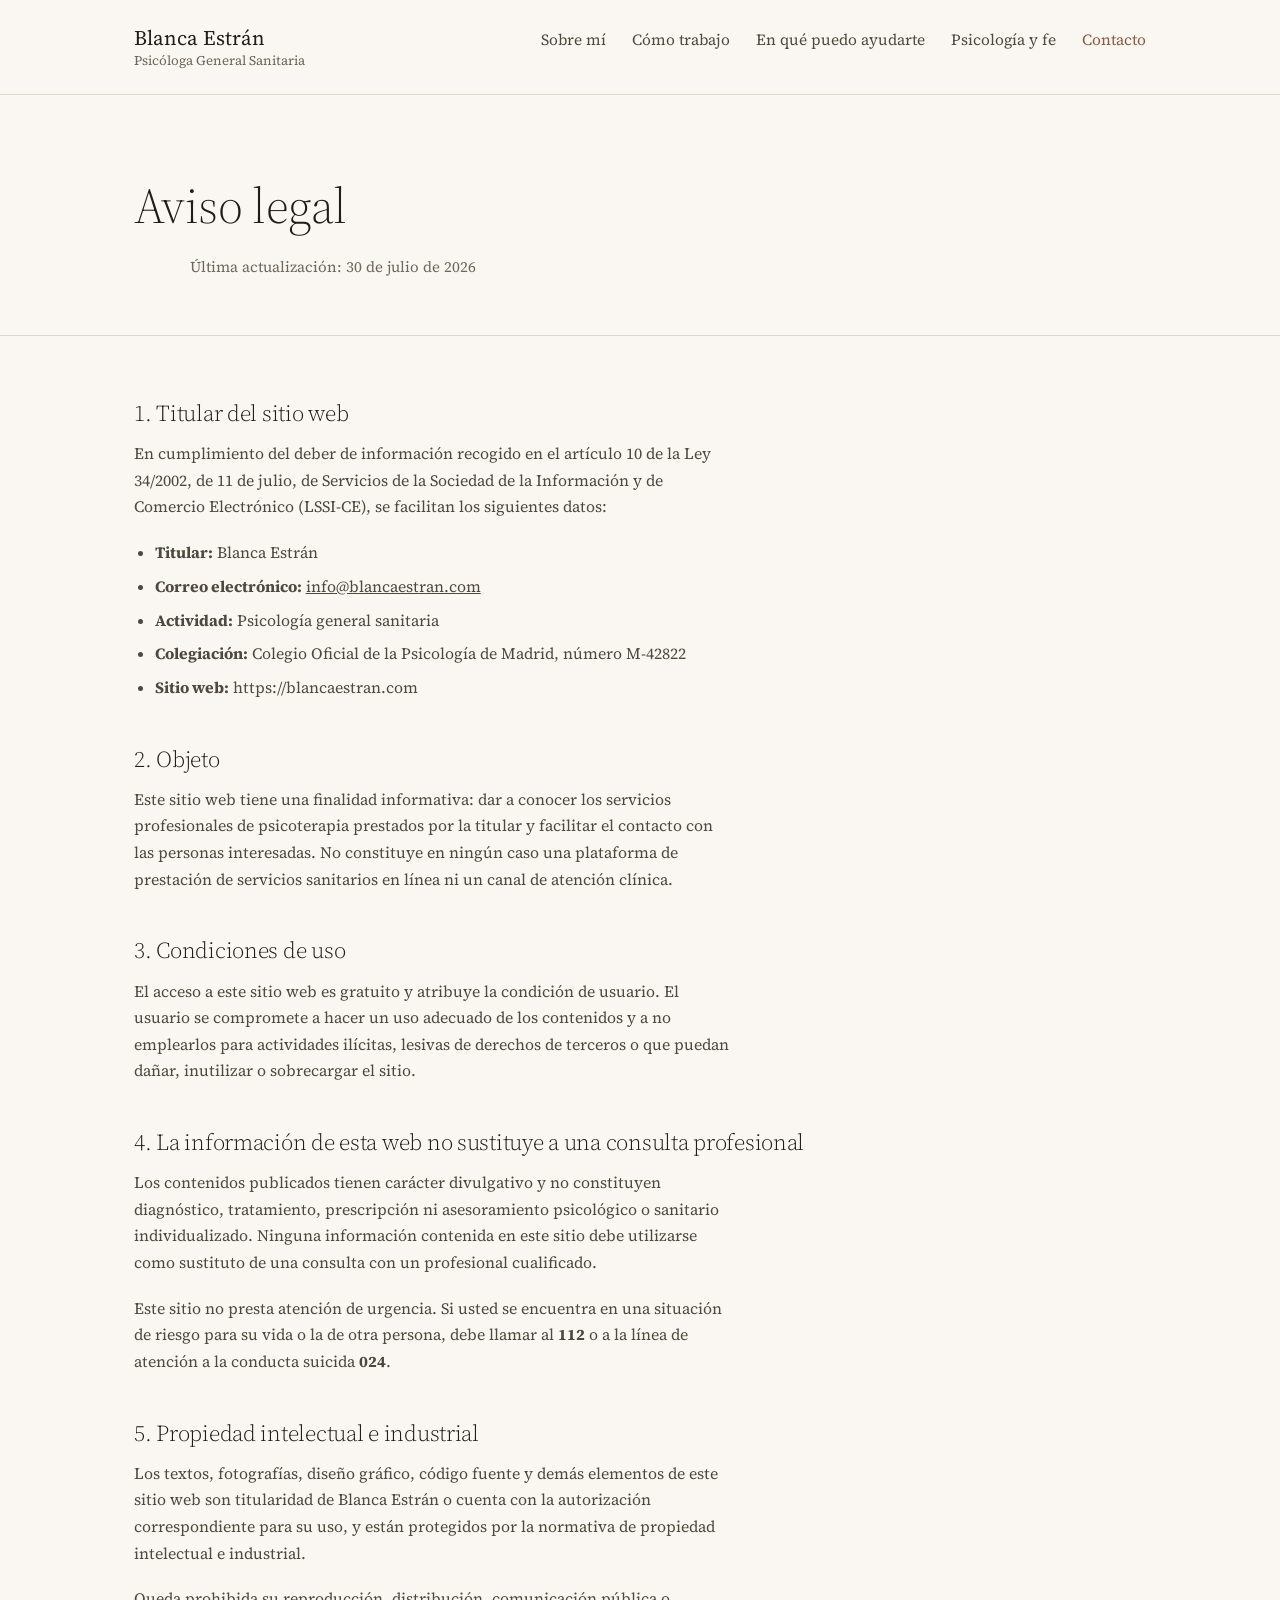
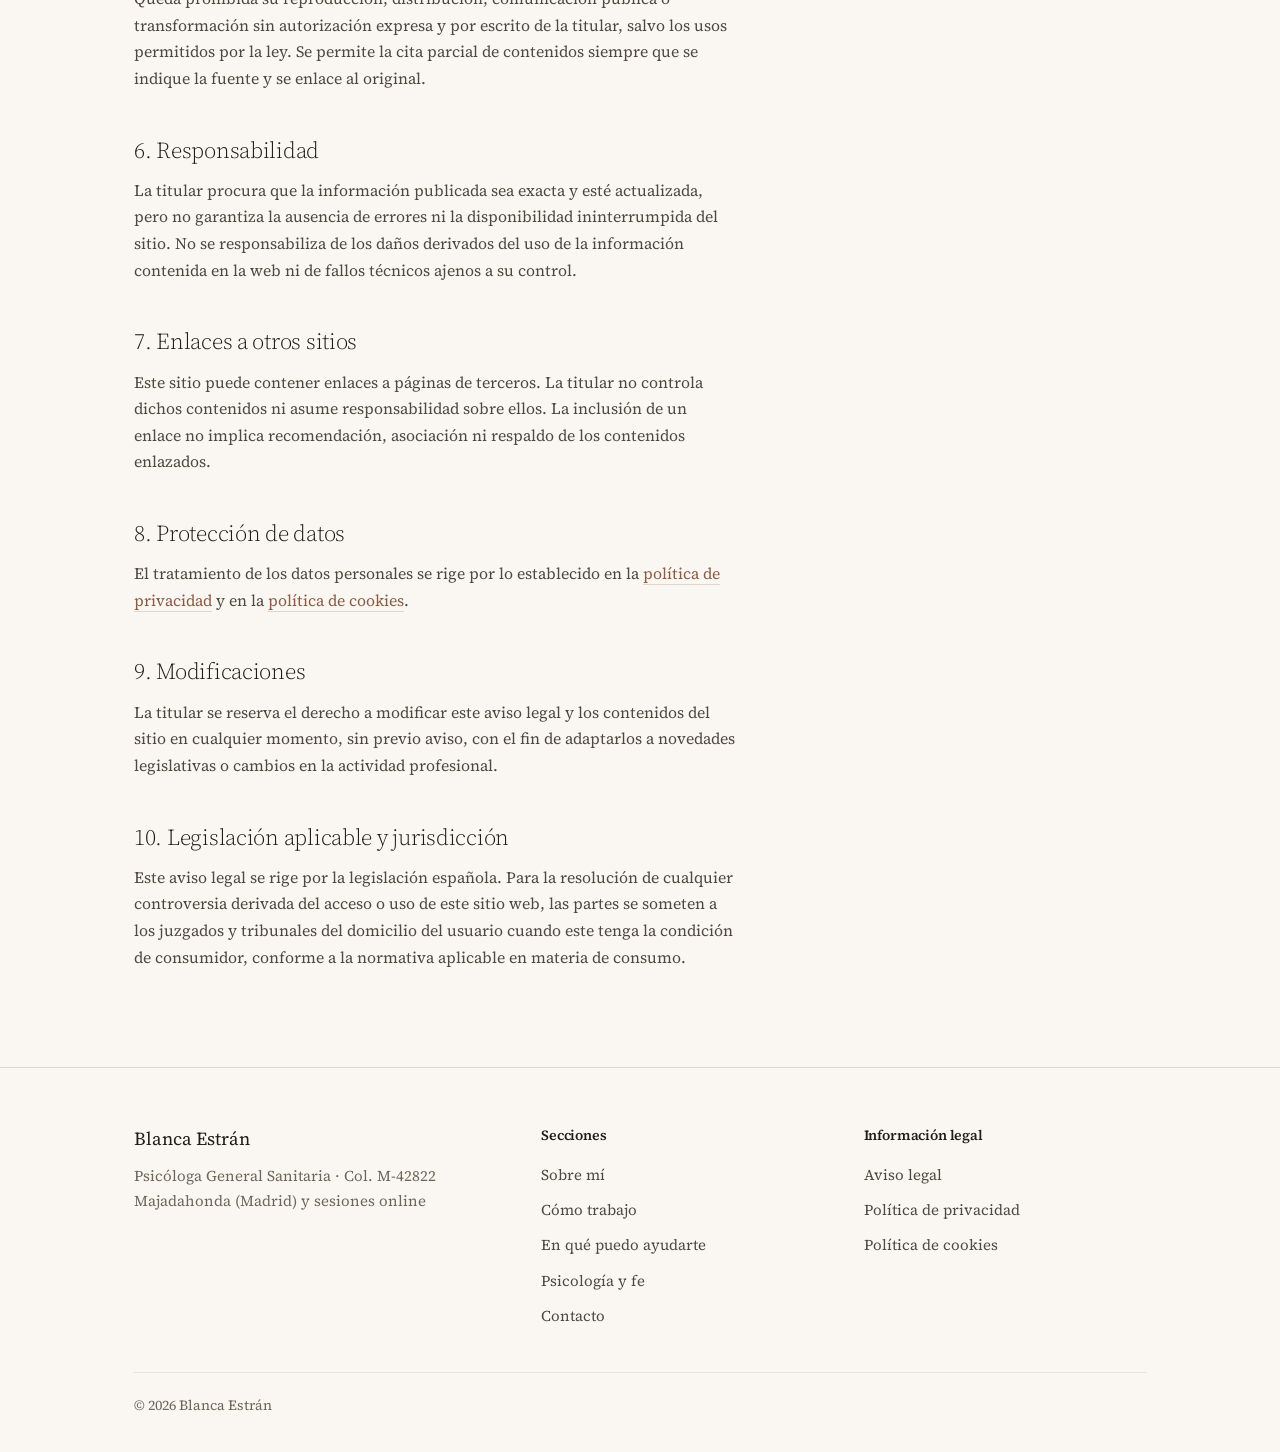
==== aviso-legal/index.html @ daafcd70 "Rediseño editorial del sitio y páginas de contenido - Nueva identidad visual (papel hueso, tinta, ac" ====
<!DOCTYPE html>
<html lang="es">
<head>
<meta charset="utf-8">
<meta name="viewport" content="width=device-width, initial-scale=1">
<title>Aviso legal · Blanca Estrán</title>
<meta name="description" content="Aviso legal y condiciones de uso del sitio web de Blanca Estrán, psicóloga general sanitaria.">
<meta name="robots" content="noindex, follow">
<link rel="canonical" href="https://blancaestran.com/aviso-legal/">
<link rel="preconnect" href="https://fonts.googleapis.com">
<link rel="preconnect" href="https://fonts.gstatic.com" crossorigin>
<link href="https://fonts.googleapis.com/css2?family=Source+Serif+4:ital,opsz,wght@0,8..60,300..600;1,8..60,300..400&display=swap" rel="stylesheet">
<link rel="stylesheet" href="/estilo.css">
</head>
<body>
<a class="saltar" href="#principal">Ir al contenido</a>

<header class="cima">
  <div class="env">
    <a class="marca" href="/">Blanca Estrán<span>Psicóloga General Sanitaria</span></a>
    <nav class="nav" aria-label="Principal">
      <a href="/sobre-mi/">Sobre mí</a>
      <a href="/como-trabajo/">Cómo trabajo</a>
      <a href="/en-que-puedo-ayudarte/">En qué puedo ayudarte</a>
      <a href="/psicologia-y-fe/">Psicología y fe</a>
      <a class="cita" href="/contacto/">Contacto</a>
    </nav>
  </div>
</header>

<main id="principal">

  <section class="pag">
    <div class="env">
      <h1>Aviso legal</h1>
      <p class="apunte sangrado" style="margin-top:20px">Última actualización: 30 de julio de 2026</p>
    </div>
  </section>

  <section class="legal">
    <div class="env">

      <h2>1. Titular del sitio web</h2>
      <p>En cumplimiento del deber de información recogido en el artículo 10 de la Ley 34/2002, de 11 de julio, de Servicios de la Sociedad de la Información y de Comercio Electrónico (LSSI-CE), se facilitan los siguientes datos:</p>
      <ul>
        <li><strong>Titular:</strong> Blanca Estrán</li>
        <li><strong>Correo electrónico:</strong> <a href="mailto:info@blancaestran.com">info@blancaestran.com</a></li>
        <li><strong>Actividad:</strong> Psicología general sanitaria</li>
        <li><strong>Colegiación:</strong> Colegio Oficial de la Psicología de Madrid, número M-42822</li>
        <li><strong>Sitio web:</strong> https://blancaestran.com</li>
      </ul>

      <h2>2. Objeto</h2>
      <p>Este sitio web tiene una finalidad informativa: dar a conocer los servicios profesionales de psicoterapia prestados por la titular y facilitar el contacto con las personas interesadas. No constituye en ningún caso una plataforma de prestación de servicios sanitarios en línea ni un canal de atención clínica.</p>

      <h2>3. Condiciones de uso</h2>
      <p>El acceso a este sitio web es gratuito y atribuye la condición de usuario. El usuario se compromete a hacer un uso adecuado de los contenidos y a no emplearlos para actividades ilícitas, lesivas de derechos de terceros o que puedan dañar, inutilizar o sobrecargar el sitio.</p>

      <h2>4. La información de esta web no sustituye a una consulta profesional</h2>
      <p>Los contenidos publicados tienen carácter divulgativo y no constituyen diagnóstico, tratamiento, prescripción ni asesoramiento psicológico o sanitario individualizado. Ninguna información contenida en este sitio debe utilizarse como sustituto de una consulta con un profesional cualificado.</p>
      <p>Este sitio no presta atención de urgencia. Si usted se encuentra en una situación de riesgo para su vida o la de otra persona, debe llamar al <strong>112</strong> o a la línea de atención a la conducta suicida <strong>024</strong>.</p>

      <h2>5. Propiedad intelectual e industrial</h2>
      <p>Los textos, fotografías, diseño gráfico, código fuente y demás elementos de este sitio web son titularidad de Blanca Estrán o cuenta con la autorización correspondiente para su uso, y están protegidos por la normativa de propiedad intelectual e industrial.</p>
      <p>Queda prohibida su reproducción, distribución, comunicación pública o transformación sin autorización expresa y por escrito de la titular, salvo los usos permitidos por la ley. Se permite la cita parcial de contenidos siempre que se indique la fuente y se enlace al original.</p>

      <h2>6. Responsabilidad</h2>
      <p>La titular procura que la información publicada sea exacta y esté actualizada, pero no garantiza la ausencia de errores ni la disponibilidad ininterrumpida del sitio. No se responsabiliza de los daños derivados del uso de la información contenida en la web ni de fallos técnicos ajenos a su control.</p>

      <h2>7. Enlaces a otros sitios</h2>
      <p>Este sitio puede contener enlaces a páginas de terceros. La titular no controla dichos contenidos ni asume responsabilidad sobre ellos. La inclusión de un enlace no implica recomendación, asociación ni respaldo de los contenidos enlazados.</p>

      <h2>8. Protección de datos</h2>
      <p>El tratamiento de los datos personales se rige por lo establecido en la <a class="enlace" href="/privacidad/">política de privacidad</a> y en la <a class="enlace" href="/cookies/">política de cookies</a>.</p>

      <h2>9. Modificaciones</h2>
      <p>La titular se reserva el derecho a modificar este aviso legal y los contenidos del sitio en cualquier momento, sin previo aviso, con el fin de adaptarlos a novedades legislativas o cambios en la actividad profesional.</p>

      <h2>10. Legislación aplicable y jurisdicción</h2>
      <p>Este aviso legal se rige por la legislación española. Para la resolución de cualquier controversia derivada del acceso o uso de este sitio web, las partes se someten a los juzgados y tribunales del domicilio del usuario cuando este tenga la condición de consumidor, conforme a la normativa aplicable en materia de consumo.</p>

    </div>
  </section>

</main>

<footer class="pie">
  <div class="env">
    <div>
      <p class="pie-marca">Blanca Estrán</p>
      <p>Psicóloga General Sanitaria · Col. M-42822<br>Majadahonda (Madrid) y sesiones online</p>
    </div>
    <div>
      <h4>Secciones</h4>
      <nav aria-label="Secundaria">
        <a href="/sobre-mi/">Sobre mí</a>
        <a href="/como-trabajo/">Cómo trabajo</a>
        <a href="/en-que-puedo-ayudarte/">En qué puedo ayudarte</a>
        <a href="/psicologia-y-fe/">Psicología y fe</a>
        <a href="/contacto/">Contacto</a>
      </nav>
    </div>
    <div>
      <h4>Información legal</h4>
      <nav aria-label="Legal">
        <a href="/aviso-legal/">Aviso legal</a>
        <a href="/privacidad/">Política de privacidad</a>
        <a href="/cookies/">Política de cookies</a>
      </nav>
    </div>
  </div>
  <div class="env pie-fin">
    <p>© 2026 Blanca Estrán</p>
  </div>
</footer>

</body>
</html>
---- estilo.css ----
@charset "utf-8";

/* ==========================================================
   Blanca Estrán · hoja de estilos común
   Editorial cálido — papel hueso, tinta, acento terracota.
   Una sola familia tipográfica (Source Serif 4) en 3 pesos.
   ========================================================== */

:root{
  --papel:#FAF7F2;
  --papel-hondo:#F1EBE1;
  --honda:#272219;

  --tinta:#1F1D1A;
  --tinta-media:#4E483F;
  --tinta-suave:#6E6659;

  --acento:#8A5A44;
  --acento-hondo:#6F4634;
  --acento-claro:#C89273;

  --linea:#DFD7C9;
  --linea-clara:#EAE3D8;

  --letra:"Source Serif 4",Georgia,"Times New Roman",serif;

  --ancho:1080px;
  --aire:34px;
  --medida:33em;
}

*{box-sizing:border-box}
html{-webkit-text-size-adjust:100%;scroll-behavior:smooth}

body{
  margin:0;
  background:var(--papel);
  color:var(--tinta);
  font-family:var(--letra);
  font-weight:400;
  font-size:18px;
  line-height:1.68;
  -webkit-font-smoothing:antialiased;
  text-rendering:optimizeLegibility;
}

img{max-width:100%;display:block}
a{color:inherit}

.env{width:100%;max-width:var(--ancho);margin:0 auto;padding:0 var(--aire)}

.saltar{position:absolute;left:-9999px}
.saltar:focus{left:16px;top:16px;z-index:99;background:var(--tinta);color:var(--papel);padding:10px 18px}
:focus-visible{outline:2px solid var(--acento);outline-offset:3px}

/* ---------------- Tipografía ---------------- */

h1,h2,h3,h4{margin:0;color:var(--tinta);font-weight:400;letter-spacing:-0.012em}
h1{font-size:clamp(2.3rem,5vw,3.7rem);line-height:1.1;font-weight:300}
h1 em{font-style:italic;font-weight:300}
h2{font-size:clamp(1.7rem,2.9vw,2.35rem);line-height:1.2;font-weight:300}
h3{font-size:1.2rem;line-height:1.34;font-weight:600}
h4{font-size:1.02rem;font-weight:600}

p{margin:0 0 1.2em;max-width:var(--medida)}
p:last-child{margin-bottom:0}

.entradilla{font-size:1.12rem;color:var(--tinta-media);line-height:1.62}
.apunte{font-size:.94rem;color:var(--tinta-suave)}

/* Sangrado editorial: el texto no se alinea con el titular */
.sangrado{margin-left:clamp(0px,4.4vw,72px)}

/* Filete corto en lugar de rótulo en versalitas */
.filete{width:52px;height:1px;background:var(--acento);border:0;margin:0 0 30px}

/* ---------------- Botones y enlaces ---------------- */

.btn{
  display:inline-block;
  font-family:var(--letra);
  font-size:1rem;
  font-weight:400;
  text-decoration:none;
  padding:12px 28px;
  background:var(--tinta);
  color:var(--papel);
  border:1px solid var(--tinta);
  transition:background .18s,border-color .18s,color .18s;
}
.btn:hover{background:var(--acento);border-color:var(--acento)}
.btn--linea{background:transparent;color:var(--tinta)}
.btn--linea:hover{background:transparent;color:var(--acento);border-color:var(--acento)}
.btn--claro{background:transparent;color:var(--papel);border-color:rgba(250,247,242,.45)}
.btn--claro:hover{background:var(--papel);color:var(--tinta);border-color:var(--papel)}

.acciones{display:flex;flex-wrap:wrap;gap:14px;margin-top:38px}

.enlace{color:var(--acento);text-decoration:none;border-bottom:1px solid var(--linea);transition:border-color .18s}
.enlace:hover{border-bottom-color:var(--acento)}

/* ---------------- Cabecera ---------------- */

.cima{border-bottom:1px solid var(--linea)}
.cima .env{display:flex;align-items:baseline;justify-content:space-between;gap:32px;flex-wrap:wrap;padding-top:26px;padding-bottom:26px}

.marca{font-size:1.3rem;text-decoration:none;line-height:1.15;font-weight:400}
.marca span{display:block;font-size:.83rem;font-weight:400;color:var(--tinta-suave);margin-top:3px}

.nav{display:flex;flex-wrap:wrap;gap:26px;align-items:baseline}
.nav a{font-size:.97rem;text-decoration:none;color:var(--tinta-media);border-bottom:1px solid transparent;padding-bottom:2px;transition:color .18s,border-color .18s}
.nav a:hover{color:var(--tinta);border-bottom-color:var(--acento)}
.nav a[aria-current="page"]{color:var(--tinta);border-bottom-color:var(--acento)}
.nav .cita{color:var(--acento)}

/* ---------------- Portada ---------------- */

.portada{padding:112px 0 104px}
.portada .env{display:grid;grid-template-columns:minmax(0,1.14fr) minmax(0,.86fr);gap:76px;align-items:start}
.portada h1{max-width:11.5em}
.portada .entradilla{margin-top:34px;max-width:31em}
.portada .credencial{font-size:.9rem;color:var(--tinta-suave);margin:0 0 26px}

.retrato{margin-top:14px}
.retrato img{
  width:100%;
  height:auto;
  aspect-ratio:4/5;
  object-fit:cover;
  object-position:52% center;
  background:var(--papel-hondo);
}
.retrato figcaption{font-size:.84rem;color:var(--tinta-suave);margin-top:14px;padding-left:2px}

/* ---------------- Motivos (lista editorial, no rejilla) ---------------- */

.motivos{padding:0 0 100px}
.motivos h2{max-width:16em;margin-bottom:44px}
.motivo{
  display:grid;
  grid-template-columns:minmax(0,.36fr) minmax(0,.64fr);
  gap:44px;
  padding:28px 0;
  border-top:1px solid var(--linea);
}
.motivo:last-of-type{border-bottom:1px solid var(--linea)}
.motivo p{color:var(--tinta-media);margin:0;max-width:38em}
.motivos .cola{margin-top:34px;max-width:44em;color:var(--tinta-suave);font-size:.97rem}

/* ---------------- Método ---------------- */

.metodo{background:var(--papel-hondo);padding:104px 0}
.metodo .env{display:grid;grid-template-columns:minmax(0,.9fr) minmax(0,1.1fr);gap:76px;align-items:start}
.metodo p{color:var(--tinta-media)}
.metodo h2{max-width:13em;margin-bottom:24px}
.detalle{list-style:none;margin:0;padding:0}
.detalle li{padding:15px 0;border-bottom:1px solid var(--linea);display:grid;grid-template-columns:minmax(0,.42fr) minmax(0,.58fr);gap:24px;font-size:.99rem}
.detalle li:first-child{border-top:1px solid var(--linea)}
.detalle dt,.detalle .clave{color:var(--tinta);font-weight:600}
.detalle .valor{color:var(--tinta-media)}

/* ---------------- Panel oscuro (fe) ---------------- */

.fe{background:var(--honda);color:rgba(250,247,242,.84);padding:104px 0}
.fe h2,.fe h3{color:var(--papel)}
.fe h2{margin-bottom:24px}
.fe p{color:rgba(250,247,242,.8)}
.fe .filete{background:var(--acento-claro)}
.fe .env{display:grid;grid-template-columns:minmax(0,1.05fr) minmax(0,.95fr);gap:76px;align-items:start}
.hitos{list-style:none;margin:0;padding:0;border-top:1px solid rgba(250,247,242,.2)}
.hitos li{padding:19px 0;border-bottom:1px solid rgba(250,247,242,.2);font-size:.97rem}
.hitos strong{display:block;color:var(--papel);font-weight:600;font-size:1.02rem;margin-bottom:3px}

/* ---------------- Formación ---------------- */

.formacion{padding:92px 0}
.formacion h2{margin-bottom:40px}
.titulo{
  display:grid;
  grid-template-columns:minmax(0,.36fr) minmax(0,.64fr);
  gap:44px;
  padding:24px 0;
  border-top:1px solid var(--linea);
}
.titulo:last-of-type{border-bottom:1px solid var(--linea)}
.titulo p{margin:0;color:var(--tinta-media);font-size:.99rem}

/* ---------------- Cierre ---------------- */

.cierre{padding:112px 0 128px;border-top:1px solid var(--linea)}
.cierre h2{max-width:15em}
.cierre .entradilla{margin-top:26px;max-width:38em}

/* ---------------- Páginas interiores ---------------- */

.pag{padding:84px 0 56px;border-bottom:1px solid var(--linea)}
.pag h1{max-width:13em;font-size:clamp(2rem,4.2vw,3.1rem)}
.pag .entradilla{margin-top:26px;max-width:36em}

.prosa{padding:76px 0 96px}
.prosa section,.prosa>.env>.acciones{max-width:860px}
.prosa h2{margin:0 0 20px}
.prosa h3{margin:0 0 12px}
.prosa section{margin-bottom:56px}
.prosa section:last-child{margin-bottom:0}
.prosa p{color:var(--tinta-media);max-width:36em}
.prosa ul{margin:0 0 1.2em;padding-left:1.15em;max-width:36em;color:var(--tinta-media)}
.prosa li{margin-bottom:.5em}
.prosa li::marker{color:var(--acento)}

/* Ficha de datos (contacto) */
.ficha{list-style:none;margin:0;padding:0;border-top:1px solid var(--linea)}
.ficha li{display:grid;grid-template-columns:minmax(0,.3fr) minmax(0,.7fr);gap:28px;padding:18px 0;border-bottom:1px solid var(--linea)}
.ficha .clave{font-weight:600}
.ficha .valor{color:var(--tinta-media)}
.ficha a{color:var(--acento);text-decoration:none;border-bottom:1px solid var(--linea-clara)}
.ficha a:hover{border-bottom-color:var(--acento)}

/* Páginas legales */
.legal{padding:64px 0 96px}
.legal h2{font-size:1.42rem;margin:44px 0 14px}
.legal h2:first-of-type{margin-top:0}
.legal h3{font-size:1.06rem;margin:26px 0 10px}
.legal p,.legal li{color:var(--tinta-media);font-size:.99rem;max-width:38em}
.legal ul{padding-left:1.15em;max-width:38em}
.legal li{margin-bottom:.45em}
.legal table{border-collapse:collapse;width:100%;max-width:840px;margin:18px 0 26px;font-size:.94rem}
.legal th,.legal td{text-align:left;padding:11px 14px;border:1px solid var(--linea);vertical-align:top}
.legal th{background:var(--papel-hondo);font-weight:600}

/* ---------------- Pie ---------------- */

.pie{border-top:1px solid var(--linea);padding:56px 0 34px;font-size:.94rem;color:var(--tinta-suave)}
.pie .env{display:grid;grid-template-columns:minmax(0,1.3fr) repeat(2,minmax(0,1fr));gap:40px}
.pie a{text-decoration:none;color:var(--tinta-media)}
.pie a:hover{color:var(--acento)}
.pie h4{font-size:.88rem;font-weight:600;color:var(--tinta);margin-bottom:14px}
.pie nav{display:flex;flex-direction:column;gap:10px}
.pie-marca{font-size:1.15rem;color:var(--tinta);margin-bottom:8px;max-width:none}
.pie p{max-width:26em}
.pie-fin{margin-top:44px;padding-top:22px;display:block;font-size:.88rem;position:relative}
.pie-fin::before{content:"";position:absolute;top:0;left:var(--aire);right:var(--aire);height:1px;background:var(--linea-clara)}
.pie-fin p{max-width:none}

/* ---------------- Adaptación ---------------- */

@media(max-width:940px){
  body{font-size:17px}
  .portada{padding:76px 0 72px}
  .portada .env,.metodo .env,.fe .env{grid-template-columns:1fr;gap:48px}
  .retrato{max-width:380px;margin-top:0}
  .metodo,.fe{padding:76px 0}
  .motivos{padding-bottom:72px}
  .cierre{padding:80px 0 92px}
  .pie .env{grid-template-columns:1fr 1fr}
  .cima .env{padding-top:20px;padding-bottom:20px}
  .nav{gap:20px}
}

@media(max-width:600px){
  :root{--aire:22px}
  .motivo,.titulo,.detalle li,.ficha li{grid-template-columns:1fr;gap:10px}
  .motivo,.titulo{padding:22px 0}
  .sangrado{margin-left:0}
  .acciones .btn{width:100%;text-align:center}
  .pie .env{grid-template-columns:1fr;gap:32px}
  .nav{gap:16px 18px}
  .nav a{font-size:.93rem}
  .legal table,.legal thead,.legal tbody,.legal th,.legal td,.legal tr{display:block}
  .legal th{border-bottom:0}
  .legal td{border-top:0}
}

@media(prefers-reduced-motion:reduce){
  html{scroll-behavior:auto}
  *{transition:none!important;animation:none!important}
}
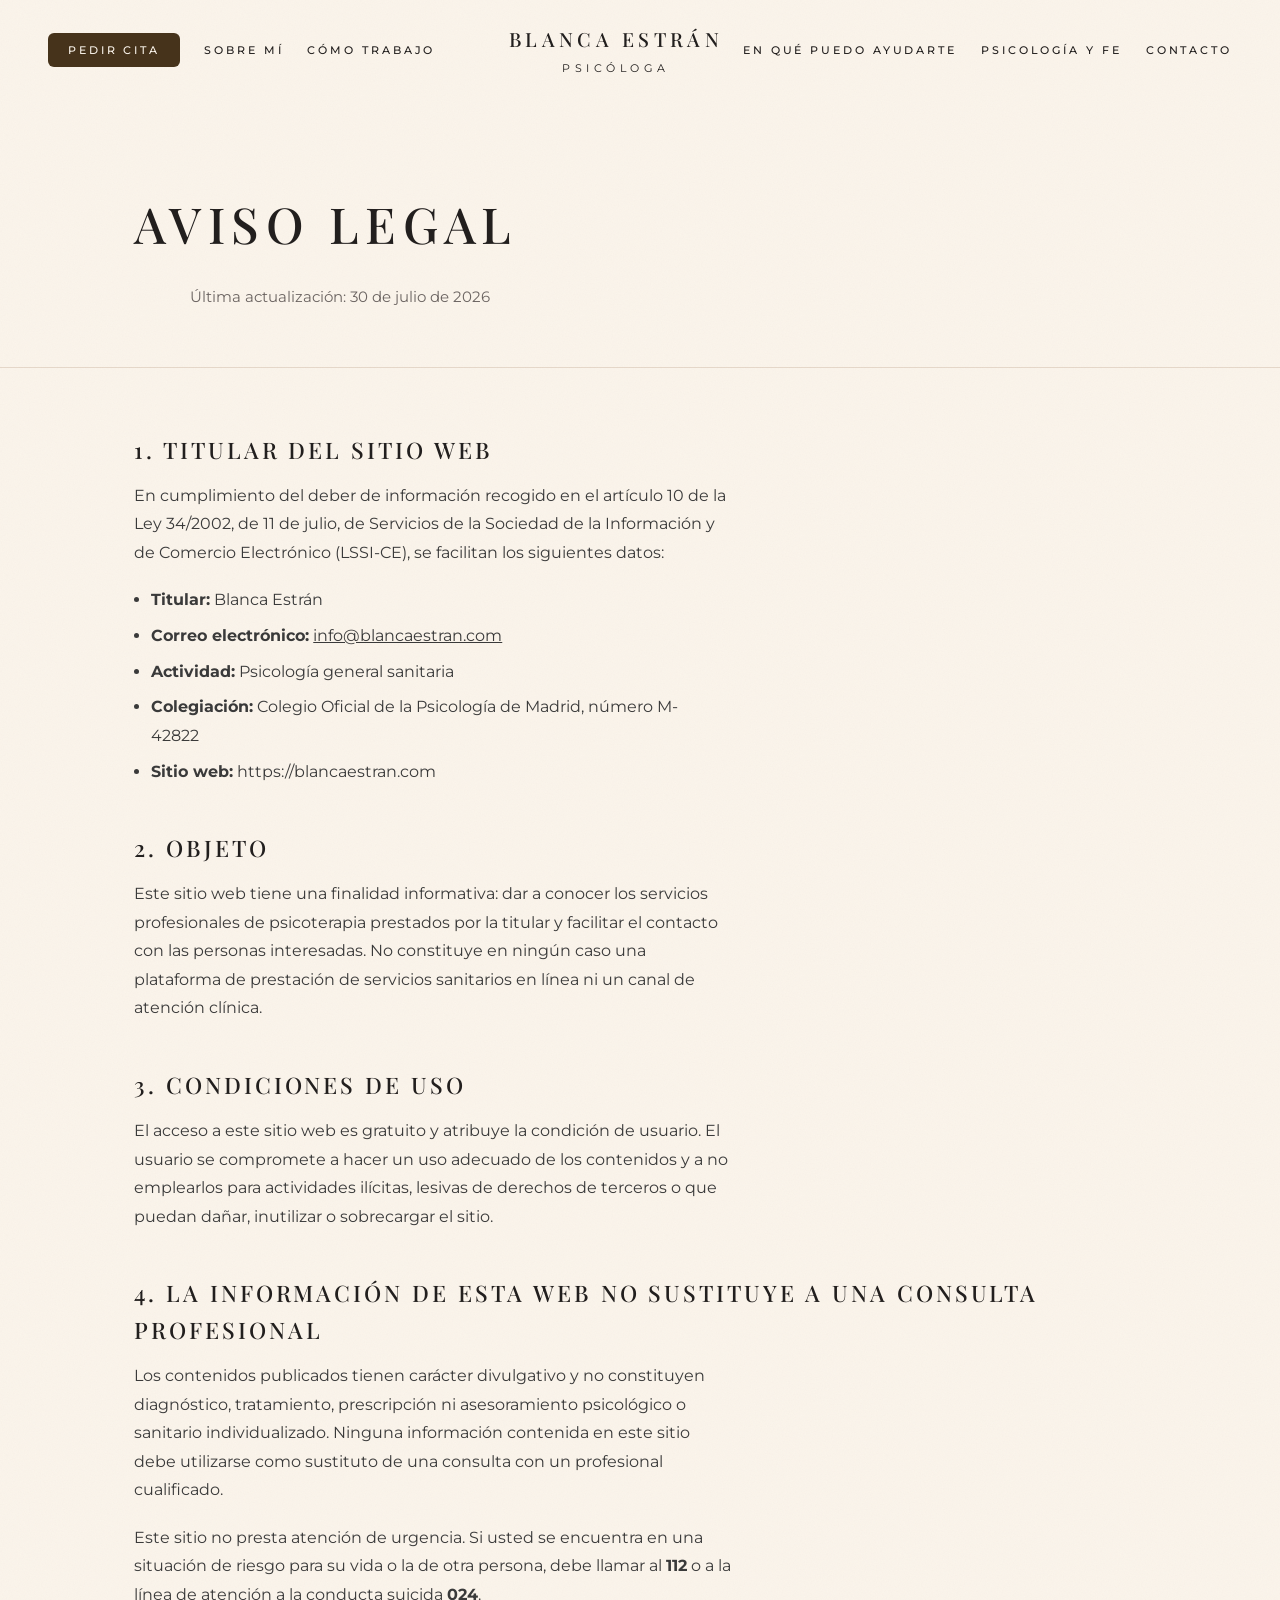
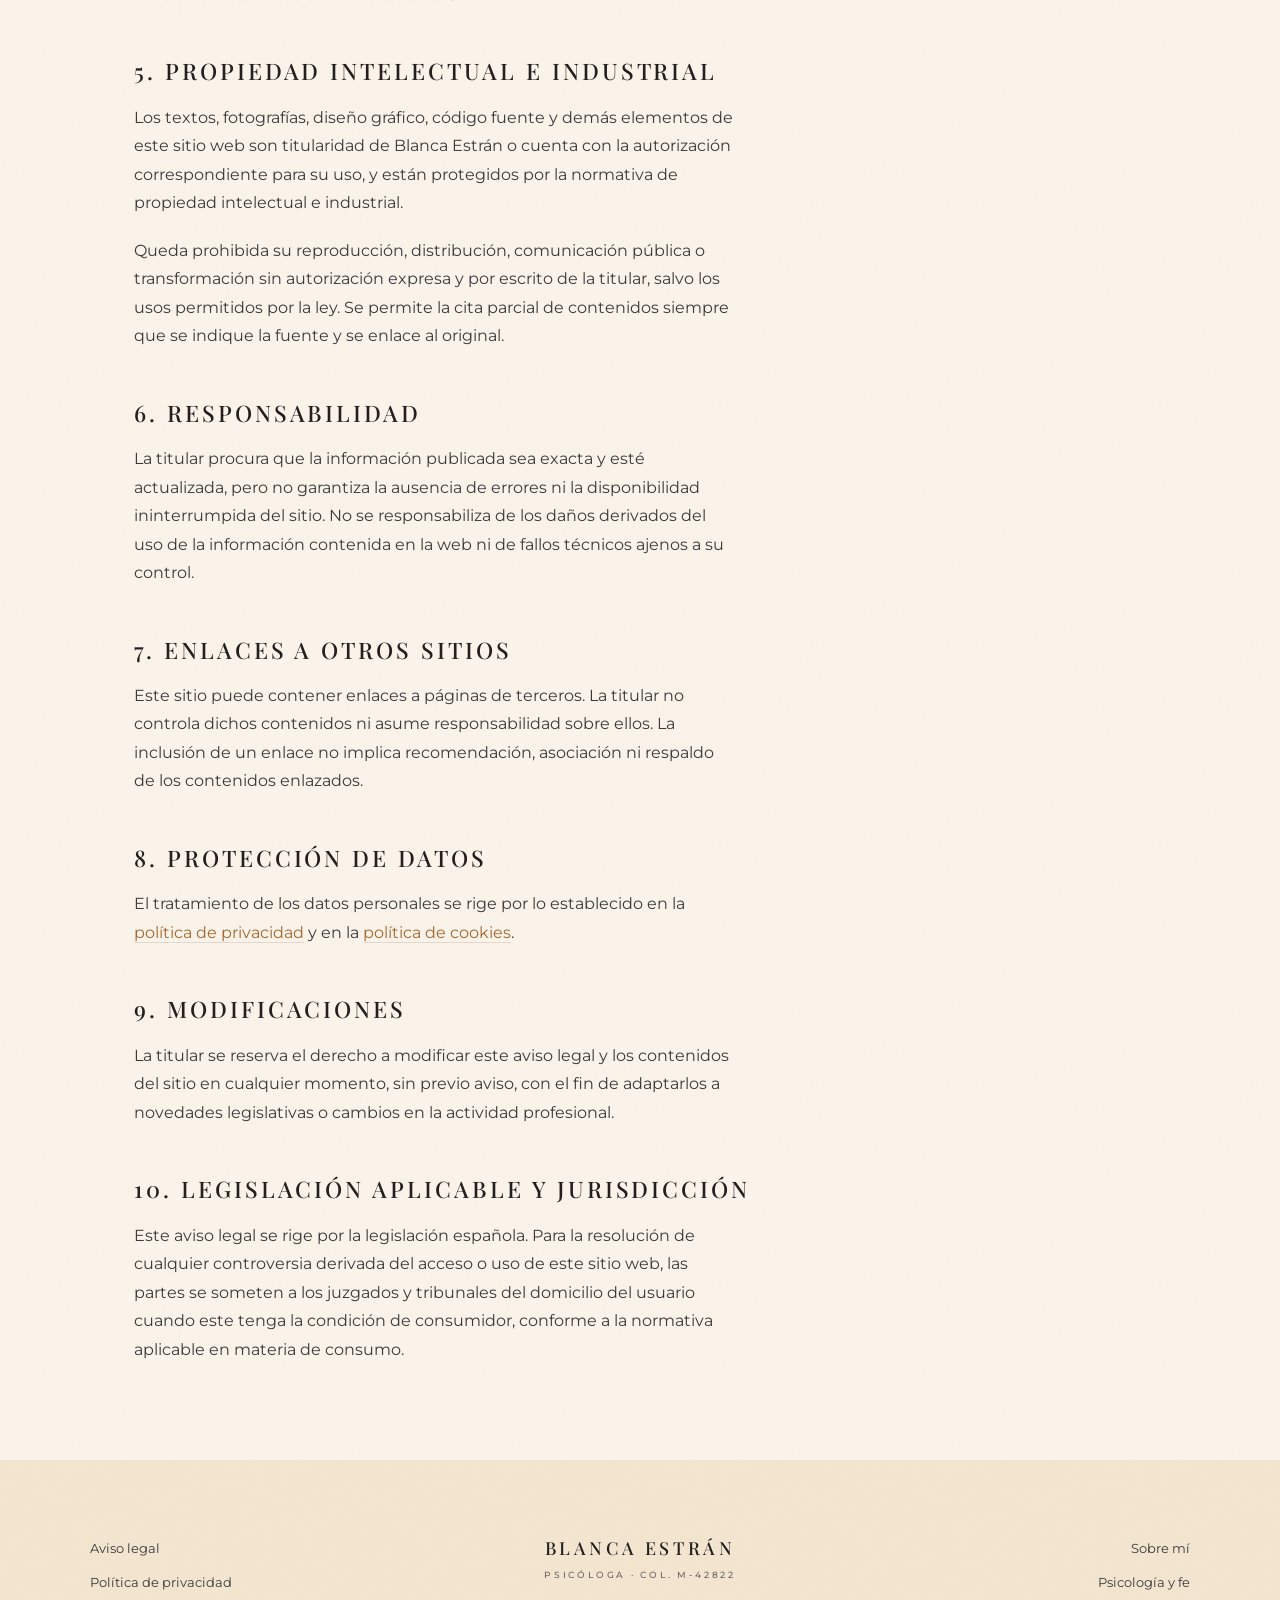
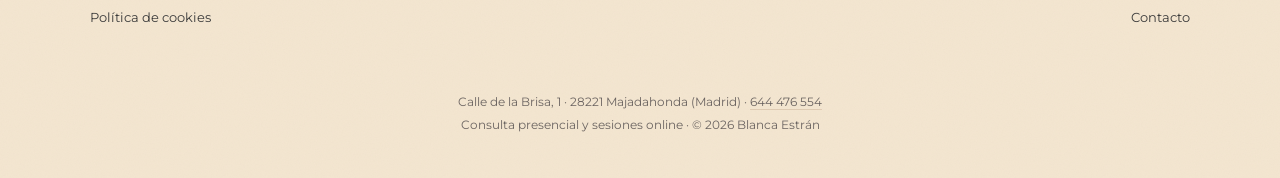
==== commit 50e52d80: "Paso 3: layout comun v16, SEO por pagina y traslado a /psicologa-catolica/ Cabecera nueva (logo cent" ====
--- a/aviso-legal/index.html
+++ b/aviso-legal/index.html
@@ -7,24 +7,68 @@
 <meta name="description" content="Aviso legal y condiciones de uso del sitio web de Blanca Estrán, psicóloga general sanitaria.">
 <meta name="robots" content="noindex, follow">
 <link rel="canonical" href="https://blancaestran.com/aviso-legal/">
-<link rel="preconnect" href="https://fonts.googleapis.com">
-<link rel="preconnect" href="https://fonts.gstatic.com" crossorigin>
-<link href="https://fonts.googleapis.com/css2?family=Source+Serif+4:ital,opsz,wght@0,8..60,300..600;1,8..60,300..400&display=swap" rel="stylesheet">
+<meta property="og:type" content="website">
+<meta property="og:title" content="Aviso legal · Blanca Estrán">
+<meta property="og:description" content="Aviso legal y condiciones de uso del sitio web de Blanca Estrán, psicóloga general sanitaria.">
+<meta property="og:url" content="https://blancaestran.com/aviso-legal/">
+<meta property="og:image" content="https://blancaestran.com/imagenes/blanca-retrato.jpg">
+<meta property="og:locale" content="es_ES">
+<link rel="icon" href="/favicon.svg" type="image/svg+xml">
+<link rel="icon" href="/favicon.ico" sizes="32x32">
+<link rel="apple-touch-icon" href="/apple-touch-icon.png">
+<link rel="stylesheet" href="/css/tokens.css">
 <link rel="stylesheet" href="/estilo.css">
+<script type="application/ld+json">
+{
+  "@context": "https://schema.org",
+  "@type": "Psychologist",
+  "name": "Blanca Estrán",
+  "url": "https://blancaestran.com/",
+  "image": "https://blancaestran.com/imagenes/blanca-retrato.jpg",
+  "telephone": "+34 644 476 554",
+  "address": {
+    "@type": "PostalAddress",
+    "streetAddress": "Calle de la Brisa, 1",
+    "postalCode": "28221",
+    "addressLocality": "Majadahonda",
+    "addressRegion": "Madrid",
+    "addressCountry": "ES"
+  },
+  "areaServed": ["Majadahonda", "Las Rozas", "Pozuelo de Alarcón", "Boadilla del Monte", "Villanueva de la Cañada", "Madrid", "España"],
+  "availableService": ["Psicoterapia integradora", "Terapia de pareja", "Terapia para adolescentes", "Terapia online"]
+}
+</script>
 </head>
 <body>
 <a class="saltar" href="#principal">Ir al contenido</a>
 
-<header class="cima">
-  <div class="env">
-    <a class="marca" href="/">Blanca Estrán<span>Psicóloga General Sanitaria</span></a>
-    <nav class="nav" aria-label="Principal">
+<header>
+  <div class="nav">
+    <div class="nav-izq">
+      <a class="pill" href="/contacto/">Pedir cita</a>
       <a href="/sobre-mi/">Sobre mí</a>
       <a href="/como-trabajo/">Cómo trabajo</a>
+    </div>
+    <details class="menu">
+      <summary class="menu-boton" aria-label="Menú de navegación"><span class="abrir">Menú</span><span class="cerrar">Cerrar</span></summary>
+      <nav class="menu-panel" aria-label="Principal">
+        <a href="/sobre-mi/">Sobre mí</a>
+        <a href="/como-trabajo/">Cómo trabajo</a>
+        <a href="/en-que-puedo-ayudarte/">En qué puedo ayudarte</a>
+        <a href="/psicologa-catolica/">Psicología y fe</a>
+        <a href="/contacto/">Contacto</a>
+      </nav>
+    </details>
+    <a class="logo" href="/">
+      <span class="nombre">Blanca Estrán</span>
+      <span class="rol">Psicóloga</span>
+    </a>
+    <div class="nav-der">
       <a href="/en-que-puedo-ayudarte/">En qué puedo ayudarte</a>
-      <a href="/psicologia-y-fe/">Psicología y fe</a>
-      <a class="cita" href="/contacto/">Contacto</a>
-    </nav>
+      <a href="/psicologa-catolica/">Psicología y fe</a>
+      <a href="/contacto/">Contacto</a>
+    </div>
+    <a class="pill pill-movil" href="/contacto/">Pedir cita</a>
   </div>
 </header>
 
@@ -84,33 +128,23 @@
 
 </main>
 
-<footer class="pie">
-  <div class="env">
+<footer>
+  <div class="foot">
     <div>
-      <p class="pie-marca">Blanca Estrán</p>
-      <p>Psicóloga General Sanitaria · Col. M-42822<br>Majadahonda (Madrid) y sesiones online</p>
+      <a href="/aviso-legal/">Aviso legal</a>
+      <a href="/privacidad/">Política de privacidad</a>
+      <a href="/cookies/">Política de cookies</a>
     </div>
-    <div>
-      <h4>Secciones</h4>
-      <nav aria-label="Secundaria">
-        <a href="/sobre-mi/">Sobre mí</a>
-        <a href="/como-trabajo/">Cómo trabajo</a>
-        <a href="/en-que-puedo-ayudarte/">En qué puedo ayudarte</a>
-        <a href="/psicologia-y-fe/">Psicología y fe</a>
-        <a href="/contacto/">Contacto</a>
-      </nav>
-    </div>
-    <div>
-      <h4>Información legal</h4>
-      <nav aria-label="Legal">
-        <a href="/aviso-legal/">Aviso legal</a>
-        <a href="/privacidad/">Política de privacidad</a>
-        <a href="/cookies/">Política de cookies</a>
-      </nav>
+    <div class="foot-centro">Blanca Estrán<small>Psicóloga · Col. M-42822</small></div>
+    <div class="foot-der">
+      <a href="/sobre-mi/">Sobre mí</a>
+      <a href="/psicologa-catolica/">Psicología y fe</a>
+      <a href="/contacto/">Contacto</a>
     </div>
   </div>
-  <div class="env pie-fin">
-    <p>© 2026 Blanca Estrán</p>
+  <div class="copy">
+    Calle de la Brisa, 1 · 28221 Majadahonda (Madrid) · <a href="tel:+34644476554">644 476 554</a><br>
+    Consulta presencial y sesiones online · © 2026 Blanca Estrán
   </div>
 </footer>
 
--- a/css/tokens.css
+++ b/css/tokens.css
@@ -0,0 +1,291 @@
+/* ==========================================================================
+   tokens.css · Sistema de diseño v16 (CONGELADO)
+   Paleta B1 "Ámbar", textura de papel, tres papeles tipográficos y clases base.
+   Se enlaza SIEMPRE antes que estilo.css.
+   Fuente de verdad visual: maquetas/home-v16.html · reglas: CLAUDE.md
+   ========================================================================== */
+
+/* ── Fuentes autoalojadas (cero peticiones a terceros) ───────────────────── */
+
+@font-face{
+  font-family:'Playfair Display';
+  src:url('/fuentes/playfair.woff2') format('woff2');
+  font-weight:400 900;font-style:normal;font-display:swap;
+  unicode-range:U+0020-007E,U+00A0-00FF,U+2013-2014,U+2018-201E,U+2022,U+2026;
+}
+@font-face{
+  font-family:'Montserrat';
+  src:url('/fuentes/montserrat.woff2') format('woff2');
+  font-weight:100 900;font-style:normal;font-display:swap;
+  unicode-range:U+0020-007E,U+00A0-00FF,U+2013-2014,U+2018-201E,U+2022,U+2026;
+}
+@font-face{
+  font-family:'Montserrat';
+  src:url('/fuentes/montserrat-italic.woff2') format('woff2');
+  font-weight:100 900;font-style:italic;font-display:swap;
+  unicode-range:U+0020-007E,U+00A0-00FF,U+2013-2014,U+2018-201E,U+2022,U+2026;
+}
+/* No existe Playfair italic: las cursivas serif están prohibidas. */
+
+/* ── Tokens ──────────────────────────────────────────────────────────────── */
+
+:root{
+  /* Paleta B1 "Ámbar" */
+  --papel:#FBF5EC;
+  --arena:#F5E9D7;
+  --rosa:#F7DFC4;
+  --texto:#3A3A3A;
+  --texto-suave:#6B6461;
+  --negro:#221F1E;
+  --primario:#A9662B;
+  --primario-osc:#82491A;
+  --acento:#A9662B;
+  --boton:#46331B;
+  --boton-osc:#332409;
+  --borde:rgba(120,73,26,.16);
+
+  /* Familias */
+  --display:'Montserrat',sans-serif;
+  --cuerpo:'Montserrat',sans-serif;
+  --titulos:'Playfair Display',serif;
+
+  /* Grano de papel: va sobre el color de cada superficie, nunca liso */
+  --textura:url("data:image/svg+xml,%3Csvg%20xmlns%3D%27http%3A//www.w3.org/2000/svg%27%20width%3D%27220%27%20height%3D%27220%27%3E%3Cfilter%20id%3D%27n%27%3E%3CfeTurbulence%20type%3D%27fractalNoise%27%20baseFrequency%3D%270.82%27%20numOctaves%3D%273%27%20stitchTiles%3D%27stitch%27/%3E%3CfeColorMatrix%20values%3D%270%200%200%200%200.52%200%200%200%200%200.40%200%200%200%200%200.26%200%200%200%200.055%200%27/%3E%3C/filter%3E%3Crect%20width%3D%27220%27%20height%3D%27220%27%20filter%3D%27url%28%23n%29%27/%3E%3C/svg%3E");
+}
+
+/* ── Base ────────────────────────────────────────────────────────────────── */
+
+*{margin:0;padding:0;box-sizing:border-box}
+html{scroll-behavior:smooth}
+body{
+  font-family:var(--cuerpo);font-weight:400;font-size:15px;
+  color:var(--texto);
+  background-color:var(--papel);background-image:var(--textura);
+  line-height:1.8;
+  -webkit-font-smoothing:antialiased;
+}
+a{color:inherit}
+img{display:block;max-width:100%}
+
+/* ── Los tres papeles tipográficos ───────────────────────────────────────── */
+
+/* Papel 1 · Títulos ("BLANCA ESTRÁN"): Playfair 500, versalitas */
+.papel1{
+  font-family:var(--titulos);font-weight:500;
+  text-transform:uppercase;letter-spacing:.14em;
+  color:var(--negro);line-height:1.6;
+}
+.papel1.ancho{letter-spacing:.12em}   /* h1 del hero */
+
+/* Papel 2 · Etiquetas ("PSICÓLOGA"): Montserrat 500, mayúsculas pequeñas */
+.papel2{
+  font-family:var(--display);font-weight:500;
+  text-transform:uppercase;letter-spacing:.26em;
+  font-size:.78rem;color:var(--negro);
+}
+
+/* Papel 3 · Cuerpo: Montserrat 400. La itálica es la ÚNICA voz de énfasis */
+.papel3{font-family:var(--cuerpo);font-weight:400;font-size:.97rem;line-height:1.8}
+.enfasis{font-style:italic;font-weight:600;color:var(--negro)}
+.frase-grande{
+  font-family:var(--display);font-style:italic;font-weight:300;
+  font-size:clamp(1.3rem,2.4vw,1.8rem);line-height:1.55;color:var(--negro);
+}
+.frase-grande strong{font-weight:600}
+
+/* Aplicaciones fijas del papel 2 */
+.kicker{
+  font-family:var(--display);font-size:.64rem;font-weight:500;
+  letter-spacing:.26em;text-transform:uppercase;color:var(--texto-suave);
+}
+.titulin{
+  font-family:var(--display);font-weight:500;text-transform:uppercase;
+  letter-spacing:.26em;font-size:.78rem;color:var(--negro);margin-bottom:26px;
+}
+
+/* ── Sección ─────────────────────────────────────────────────────────────── */
+
+.seccion{max-width:1240px;margin:0 auto;padding:100px 28px}
+@media(max-width:920px){.seccion{padding:72px 24px}}
+
+/* ── Botón espresso (todos los CTA) ──────────────────────────────────────── */
+
+.btn{
+  display:inline-block;background:var(--boton);color:#FBF5EC;text-decoration:none;
+  font-family:var(--display);
+  font-size:.82rem;font-weight:600;letter-spacing:.15em;text-transform:uppercase;
+  padding:14px 28px;border-radius:4px;transition:background .25s;
+}
+.btn:hover,.btn:focus-visible{background:var(--boton-osc)}
+
+/* Pastilla de navegación */
+.pill{
+  background:var(--boton);color:#FBF5EC !important;
+  padding:7px 20px;border-radius:6px;text-decoration:none;
+  font-family:var(--display);font-size:.7rem;font-weight:500;
+  letter-spacing:.26em;text-transform:uppercase;white-space:nowrap;
+}
+.pill:hover,.pill:focus-visible{background:var(--boton-osc)}
+
+/* ── Reveal al scroll ────────────────────────────────────────────────────── */
+
+.rev{opacity:0;transform:translateY(12px);transition:opacity .55s ease-out,transform .55s ease-out}
+.rev.vis{opacity:1;transform:none}
+
+/* ── Marquesina ──────────────────────────────────────────────────────────── */
+
+.marquee{
+  background-color:var(--rosa);background-image:var(--textura);
+  overflow:hidden;padding:15px 0;
+}
+.marquee-track{
+  display:flex;white-space:nowrap;width:max-content;
+  animation:desliza 40s linear infinite;
+  font-family:var(--display);font-size:.66rem;font-weight:500;
+  letter-spacing:.26em;text-transform:uppercase;color:#6B4A28;
+}
+.marquee-track span{padding:0 18px}
+.marquee-track .pto{color:var(--primario)}
+@keyframes desliza{from{transform:translateX(0)}to{transform:translateX(-50%)}}
+
+/* ── Accesibilidad ───────────────────────────────────────────────────────── */
+
+.saltar{position:absolute;left:-9999px}
+.saltar:focus{
+  left:16px;top:16px;z-index:99;
+  background:var(--boton);color:var(--papel);padding:10px 18px;
+  font-family:var(--display);font-size:.8rem;letter-spacing:.14em;text-transform:uppercase;
+}
+:focus-visible{outline:2px solid var(--primario);outline-offset:3px}
+
+/* ── Cabecera común ──────────────────────────────────────────────────────── */
+
+header{
+  background-color:var(--papel);background-image:var(--textura);
+  position:relative;z-index:20;
+}
+.nav{
+  display:grid;grid-template-columns:1fr auto 1fr;align-items:center;
+  max-width:1240px;margin:0 auto;padding:22px 28px;gap:20px;
+}
+.nav-izq,.nav-der{
+  display:flex;gap:24px;align-items:center;
+  font-family:var(--display);font-size:.7rem;font-weight:500;
+  letter-spacing:.26em;text-transform:uppercase;
+}
+.nav-der{justify-content:flex-end}
+.nav a{text-decoration:none;color:var(--negro)}
+.nav-izq a,.nav-der a{white-space:nowrap}
+.nav a:hover,.nav a:focus-visible{color:var(--primario)}
+.nav a[aria-current="page"]{color:var(--primario)}
+
+.logo{text-align:center;text-decoration:none;display:block}
+.logo .nombre{
+  font-family:var(--titulos);font-weight:500;letter-spacing:.22em;
+  font-size:1.22rem;color:var(--negro);text-transform:uppercase;display:block;
+}
+.logo .rol{
+  font-family:var(--display);letter-spacing:.42em;font-size:.66rem;
+  color:var(--negro);text-transform:uppercase;margin-top:2px;display:block;
+}
+
+/* Menú móvil: desplegable nativo, sin JavaScript */
+.menu{display:none}
+.menu-boton{
+  font-family:var(--display);font-size:.7rem;font-weight:500;
+  letter-spacing:.26em;text-transform:uppercase;color:var(--negro);
+  cursor:pointer;list-style:none;display:inline-block;padding:6px 0;
+}
+.menu-boton::-webkit-details-marker{display:none}
+.menu-boton::marker{content:""}
+.menu-boton:hover,.menu[open] .menu-boton{color:var(--primario)}
+.menu .cerrar,.menu[open] .abrir{display:none}
+.menu[open] .cerrar{display:inline}
+.menu-panel{
+  position:absolute;left:0;right:0;top:100%;
+  background-color:var(--papel);background-image:var(--textura);
+  border-top:1px solid var(--borde);border-bottom:1px solid var(--borde);
+  padding:18px 24px 26px;display:flex;flex-direction:column;gap:4px;text-align:center;
+}
+.menu-panel a{
+  font-family:var(--titulos);font-weight:500;text-transform:uppercase;
+  letter-spacing:.14em;font-size:.92rem;color:var(--negro);
+  text-decoration:none;padding:12px 0;
+}
+.menu-panel a:hover,.menu-panel a:focus-visible{color:var(--primario)}
+.menu-panel a[aria-current="page"]{color:var(--primario)}
+
+/* Por debajo de 1024px la navegación completa no cabe en una línea: entra el menú */
+@media(max-width:1024px){
+  .nav{grid-template-columns:auto 1fr auto;padding:16px 20px;gap:12px}
+  .nav-izq,.nav-der{display:none}
+  .menu{display:block;justify-self:start}
+  .pill-movil{display:inline-block;justify-self:end}
+  .logo .nombre{font-size:1.02rem;letter-spacing:.18em}
+  .logo .rol{font-size:.58rem;letter-spacing:.34em}
+}
+/* El logotipo se mantiene en dos líneas (nombre + rol) también en pantallas estrechas */
+@media(max-width:480px){
+  .nav{padding:14px 16px;gap:8px}
+  .menu-boton{font-size:.62rem;letter-spacing:.18em}
+  .pill{padding:6px 13px;font-size:.62rem;letter-spacing:.18em}
+  .logo .nombre{font-size:.8rem;letter-spacing:.08em}
+  .logo .rol{font-size:.5rem;letter-spacing:.26em}
+}
+@media(min-width:1025px){
+  .pill-movil{display:none}
+}
+@media(max-width:1200px){
+  .nav-izq,.nav-der{gap:18px}
+}
+
+/* ── Pie común ───────────────────────────────────────────────────────────── */
+
+footer{
+  background-color:#F4E6D1;background-image:var(--textura);
+  padding:76px 28px 40px;
+}
+.foot{
+  max-width:1100px;margin:0 auto;
+  display:grid;grid-template-columns:1fr auto 1fr;gap:40px;align-items:start;
+  font-family:var(--display);font-size:.84rem;
+}
+.foot a{display:block;text-decoration:none;color:var(--texto);margin-bottom:10px}
+.foot a:hover,.foot a:focus-visible{color:var(--primario)}
+.foot-der{text-align:right}
+.foot-centro{
+  font-family:var(--titulos);font-weight:500;font-size:1.12rem;
+  letter-spacing:.2em;text-transform:uppercase;color:var(--negro);
+  text-align:center;line-height:1.3;
+}
+.foot-centro small{
+  display:block;font-family:var(--cuerpo);font-style:normal;font-size:.58rem;
+  letter-spacing:.3em;text-transform:uppercase;margin-top:10px;color:var(--texto-suave);
+}
+.copy{
+  max-width:1100px;margin:52px auto 0;text-align:center;
+  font-size:.74rem;color:var(--texto-suave);font-family:var(--cuerpo);line-height:2;
+}
+.copy a{color:var(--texto-suave);text-decoration:none;border-bottom:1px solid var(--borde)}
+.copy a:hover{color:var(--primario)}
+@media(max-width:920px){
+  footer{padding:56px 24px 32px}
+  .foot{grid-template-columns:1fr;text-align:center;gap:32px}
+  .foot-der{text-align:center}
+}
+
+/* ── Dato pendiente: se marca visible, nunca se inventa ──────────────────── */
+
+.pendiente{
+  color:var(--primario);
+  border-bottom:1px dashed var(--primario);
+  opacity:.85;
+}
+
+/* ── Movimiento reducido ─────────────────────────────────────────────────── */
+
+@media (prefers-reduced-motion: reduce){
+  html{scroll-behavior:auto}
+  .rev{opacity:1;transform:none;transition:none}
+  .marquee-track{animation:none !important;justify-content:center;width:auto !important}
+}
--- a/estilo.css
+++ b/estilo.css
@@ -1,66 +1,61 @@
 @charset "utf-8";
 
 /* ==========================================================
-   Blanca Estrán · hoja de estilos común
-   Editorial cálido — papel hueso, tinta, acento terracota.
-   Una sola familia tipográfica (Source Serif 4) en 3 pesos.
+   Blanca Estrán · hoja de estilos de las páginas interiores
+   Sistema de diseño v16: los colores, la textura y las tres
+   familias vienen de /css/tokens.css, que se enlaza ANTES.
+   Aquí solo queda la estructura editorial de los contenidos.
    ========================================================== */
 
 :root{
-  --papel:#FAF7F2;
-  --papel-hondo:#F1EBE1;
-  --honda:#272219;
-
-  --tinta:#1F1D1A;
-  --tinta-media:#4E483F;
-  --tinta-suave:#6E6659;
-
-  --acento:#8A5A44;
-  --acento-hondo:#6F4634;
-  --acento-claro:#C89273;
-
-  --linea:#DFD7C9;
-  --linea-clara:#EAE3D8;
-
-  --letra:"Source Serif 4",Georgia,"Times New Roman",serif;
+  /* Nombres antiguos mapeados a la paleta B1: no se redefine ningún color */
+  --papel-hondo:var(--arena);
+  --honda:var(--primario-osc);
+
+  --tinta:var(--negro);
+  --tinta-media:var(--texto);
+  --tinta-suave:var(--texto-suave);
+
+  --acento:var(--primario);
+  --acento-hondo:var(--primario-osc);
+  --acento-claro:#DDBE95;
+
+  --linea:var(--borde);
+  --linea-clara:var(--borde);
+
+  --letra:var(--cuerpo);
 
   --ancho:1080px;
   --aire:34px;
   --medida:33em;
 }
 
-*{box-sizing:border-box}
-html{-webkit-text-size-adjust:100%;scroll-behavior:smooth}
-
-body{
-  margin:0;
-  background:var(--papel);
-  color:var(--tinta);
-  font-family:var(--letra);
-  font-weight:400;
-  font-size:18px;
-  line-height:1.68;
-  -webkit-font-smoothing:antialiased;
-  text-rendering:optimizeLegibility;
-}
-
-img{max-width:100%;display:block}
-a{color:inherit}
+html{-webkit-text-size-adjust:100%}
+body{font-size:15px;text-rendering:optimizeLegibility}
 
 .env{width:100%;max-width:var(--ancho);margin:0 auto;padding:0 var(--aire)}
 
-.saltar{position:absolute;left:-9999px}
-.saltar:focus{left:16px;top:16px;z-index:99;background:var(--tinta);color:var(--papel);padding:10px 18px}
-:focus-visible{outline:2px solid var(--acento);outline-offset:3px}
-
-/* ---------------- Tipografía ---------------- */
-
-h1,h2,h3,h4{margin:0;color:var(--tinta);font-weight:400;letter-spacing:-0.012em}
-h1{font-size:clamp(2.3rem,5vw,3.7rem);line-height:1.1;font-weight:300}
-h1 em{font-style:italic;font-weight:300}
-h2{font-size:clamp(1.7rem,2.9vw,2.35rem);line-height:1.2;font-weight:300}
-h3{font-size:1.2rem;line-height:1.34;font-weight:600}
-h4{font-size:1.02rem;font-weight:600}
+/* ---------------- Tipografía: los tres papeles ---------------- */
+
+/* Papel 1 · Playfair en versalitas para los títulos de página y de sección */
+h1,h2{
+  margin:0;color:var(--negro);
+  font-family:var(--titulos);font-weight:500;
+  text-transform:uppercase;letter-spacing:.13em;
+}
+h1{font-size:clamp(1.15rem,2.5vw,1.75rem);line-height:1.6}
+h2{font-size:clamp(1rem,2vw,1.32rem);line-height:1.6}
+/* La itálica de Montserrat es la única voz de énfasis */
+h1 em,h2 em{font-family:var(--display);font-style:italic;font-weight:300;text-transform:none;letter-spacing:0}
+
+/* Papel 2 · Montserrat en mayúsculas pequeñas para los subtítulos */
+h3,h4{
+  margin:0;color:var(--negro);
+  font-family:var(--display);font-weight:500;
+  text-transform:uppercase;letter-spacing:.26em;
+}
+h3{font-size:.74rem;line-height:1.7}
+h4{font-size:.7rem}
 
 p{margin:0 0 1.2em;max-width:var(--medida)}
 p:last-child{margin-bottom:0}
@@ -76,42 +71,24 @@
 
 /* ---------------- Botones y enlaces ---------------- */
 
-.btn{
-  display:inline-block;
-  font-family:var(--letra);
-  font-size:1rem;
-  font-weight:400;
-  text-decoration:none;
-  padding:12px 28px;
-  background:var(--tinta);
-  color:var(--papel);
-  border:1px solid var(--tinta);
-  transition:background .18s,border-color .18s,color .18s;
-}
-.btn:hover{background:var(--acento);border-color:var(--acento)}
-.btn--linea{background:transparent;color:var(--tinta)}
-.btn--linea:hover{background:transparent;color:var(--acento);border-color:var(--acento)}
-.btn--claro{background:transparent;color:var(--papel);border-color:rgba(250,247,242,.45)}
-.btn--claro:hover{background:var(--papel);color:var(--tinta);border-color:var(--papel)}
+/* .btn (espresso) vive en tokens.css. Aquí solo las dos variantes. */
+.btn--linea{
+  background:transparent;color:var(--boton);
+  border:1px solid var(--boton);padding:13px 27px;
+}
+.btn--linea:hover,.btn--linea:focus-visible{background:transparent;color:var(--primario);border-color:var(--primario)}
+.btn--claro{
+  background:transparent;color:var(--papel);
+  border:1px solid rgba(251,245,236,.45);padding:13px 27px;
+}
+.btn--claro:hover,.btn--claro:focus-visible{background:var(--papel);color:var(--negro);border-color:var(--papel)}
 
 .acciones{display:flex;flex-wrap:wrap;gap:14px;margin-top:38px}
 
 .enlace{color:var(--acento);text-decoration:none;border-bottom:1px solid var(--linea);transition:border-color .18s}
 .enlace:hover{border-bottom-color:var(--acento)}
 
-/* ---------------- Cabecera ---------------- */
-
-.cima{border-bottom:1px solid var(--linea)}
-.cima .env{display:flex;align-items:baseline;justify-content:space-between;gap:32px;flex-wrap:wrap;padding-top:26px;padding-bottom:26px}
-
-.marca{font-size:1.3rem;text-decoration:none;line-height:1.15;font-weight:400}
-.marca span{display:block;font-size:.83rem;font-weight:400;color:var(--tinta-suave);margin-top:3px}
-
-.nav{display:flex;flex-wrap:wrap;gap:26px;align-items:baseline}
-.nav a{font-size:.97rem;text-decoration:none;color:var(--tinta-media);border-bottom:1px solid transparent;padding-bottom:2px;transition:color .18s,border-color .18s}
-.nav a:hover{color:var(--tinta);border-bottom-color:var(--acento)}
-.nav a[aria-current="page"]{color:var(--tinta);border-bottom-color:var(--acento)}
-.nav .cita{color:var(--acento)}
+/* La cabecera y el pie comunes viven en tokens.css. */
 
 /* ---------------- Portada ---------------- */
 
@@ -228,33 +205,15 @@
 .legal th,.legal td{text-align:left;padding:11px 14px;border:1px solid var(--linea);vertical-align:top}
 .legal th{background:var(--papel-hondo);font-weight:600}
 
-/* ---------------- Pie ---------------- */
-
-.pie{border-top:1px solid var(--linea);padding:56px 0 34px;font-size:.94rem;color:var(--tinta-suave)}
-.pie .env{display:grid;grid-template-columns:minmax(0,1.3fr) repeat(2,minmax(0,1fr));gap:40px}
-.pie a{text-decoration:none;color:var(--tinta-media)}
-.pie a:hover{color:var(--acento)}
-.pie h4{font-size:.88rem;font-weight:600;color:var(--tinta);margin-bottom:14px}
-.pie nav{display:flex;flex-direction:column;gap:10px}
-.pie-marca{font-size:1.15rem;color:var(--tinta);margin-bottom:8px;max-width:none}
-.pie p{max-width:26em}
-.pie-fin{margin-top:44px;padding-top:22px;display:block;font-size:.88rem;position:relative}
-.pie-fin::before{content:"";position:absolute;top:0;left:var(--aire);right:var(--aire);height:1px;background:var(--linea-clara)}
-.pie-fin p{max-width:none}
-
 /* ---------------- Adaptación ---------------- */
 
 @media(max-width:940px){
-  body{font-size:17px}
   .portada{padding:76px 0 72px}
   .portada .env,.metodo .env,.fe .env{grid-template-columns:1fr;gap:48px}
   .retrato{max-width:380px;margin-top:0}
   .metodo,.fe{padding:76px 0}
   .motivos{padding-bottom:72px}
   .cierre{padding:80px 0 92px}
-  .pie .env{grid-template-columns:1fr 1fr}
-  .cima .env{padding-top:20px;padding-bottom:20px}
-  .nav{gap:20px}
 }
 
 @media(max-width:600px){
@@ -263,9 +222,6 @@
   .motivo,.titulo{padding:22px 0}
   .sangrado{margin-left:0}
   .acciones .btn{width:100%;text-align:center}
-  .pie .env{grid-template-columns:1fr;gap:32px}
-  .nav{gap:16px 18px}
-  .nav a{font-size:.93rem}
   .legal table,.legal thead,.legal tbody,.legal th,.legal td,.legal tr{display:block}
   .legal th{border-bottom:0}
   .legal td{border-top:0}
